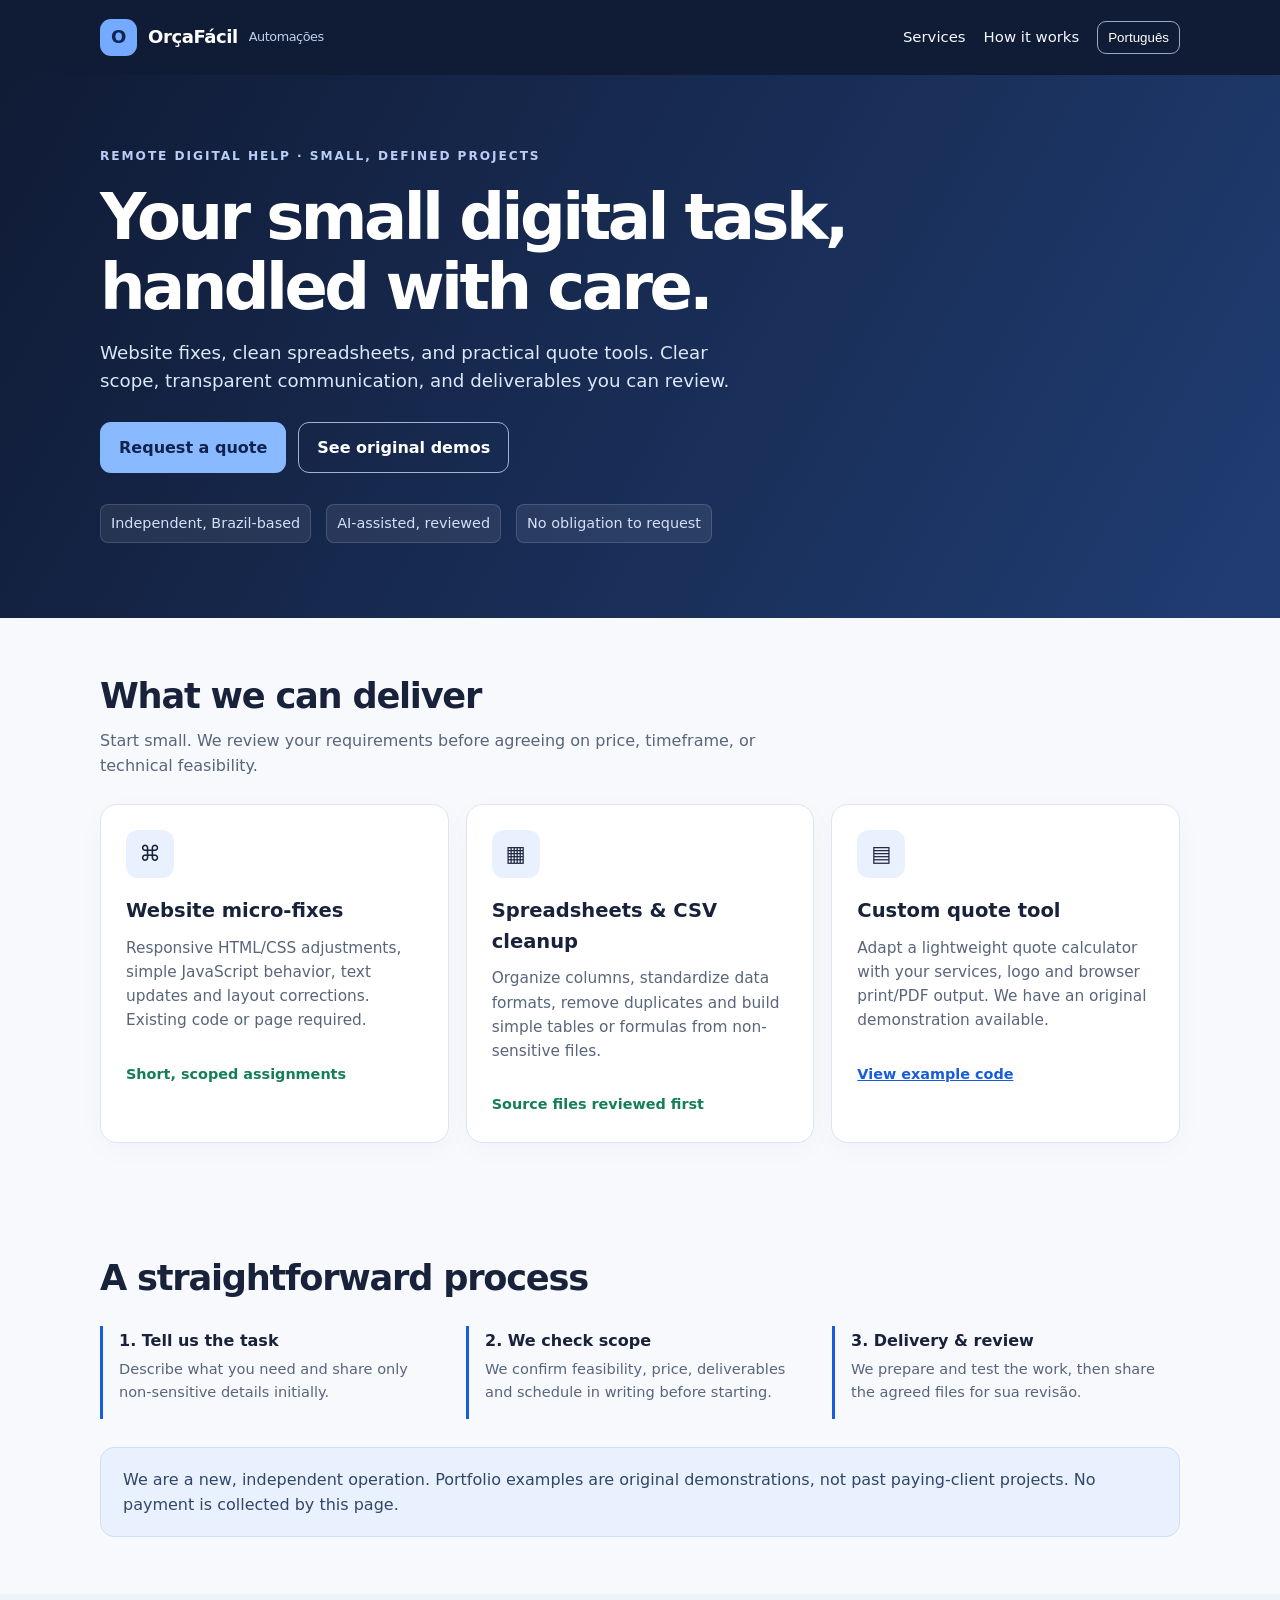
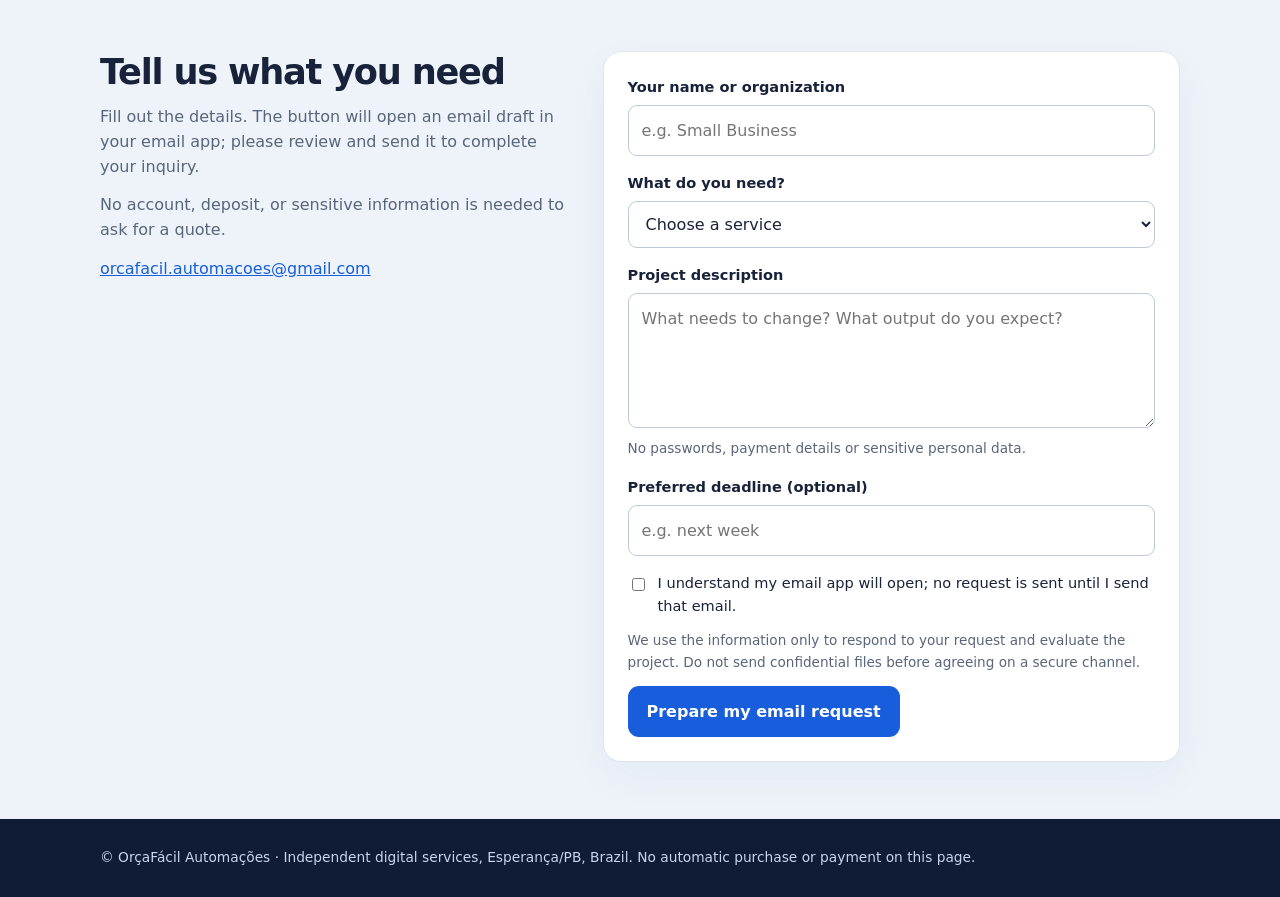
==== servicos/index.html @ 3872668e "feat: launch bilingual microservices inquiry landing page" ====
<!doctype html>
<html lang="en">
<head>
<meta charset="utf-8">
<meta name="viewport" content="width=device-width,initial-scale=1">
<meta name="description" content="OrçaFácil Automações: small remote web fixes, spreadsheet cleanup and quote tools. Clear scope, written quotes, practical deliverables.">
<meta name="theme-color" content="#101b35">
<title>OrçaFácil | Small digital tasks, clearly delivered</title>
<style>
:root{color-scheme:light;--ink:#18223a;--muted:#59657a;--navy:#101b35;--blue:#175ddc;--pale:#eaf1fe;--line:#dce5f0;--white:#fff;--bg:#f7f9fd;--green:#147f57}
*{box-sizing:border-box}html{scroll-behavior:smooth}body{margin:0;background:var(--bg);color:var(--ink);font:16px/1.57 system-ui,-apple-system,Segoe UI,Roboto,sans-serif}a{color:var(--blue)}a:focus-visible,button:focus-visible,input:focus-visible,select:focus-visible,textarea:focus-visible{outline:3px solid #f6ac47;outline-offset:3px}
.container{width:min(1080px,calc(100% - 40px));margin:auto}
header{background:var(--navy);color:#fff}.nav{display:flex;align-items:center;justify-content:space-between;gap:12px;padding:19px 0}.brand{display:flex;align-items:center;gap:11px;font-size:1.13rem;font-weight:800;letter-spacing:-.025em}.brandmark{display:grid;place-items:center;background:#74aaff;color:#122552;border-radius:11px;width:37px;height:37px;font-weight:900}.navlinks{display:flex;align-items:center;gap:18px}.navlinks a{color:#f5f7ff;text-decoration:none;font-size:.93rem}.lang{background:transparent;color:white;border:1px solid #98aac9;border-radius:9px;padding:8px 10px;cursor:pointer}
.hero{padding:72px 0 75px;background:linear-gradient(120deg,#101b35 0%,#203d73 100%);color:white}.eyebrow{text-transform:uppercase;letter-spacing:.16em;color:#b8cef6;font-size:.76rem;font-weight:800}.hero h1{max-width:800px;margin:16px 0;font-size:clamp(2.3rem,5vw,4.4rem);line-height:1.1;letter-spacing:-.055em}.hero p{max-width:650px;color:#dce7fa;font-size:1.14rem}.actions{display:flex;gap:12px;flex-wrap:wrap;margin-top:26px}.btn{display:inline-flex;align-items:center;justify-content:center;min-height:44px;padding:12px 18px;border-radius:11px;text-decoration:none;border:1px solid transparent;font:inherit;font-weight:750;cursor:pointer}.btn-primary{background:#89b9ff;color:#10234f}.btn-secondary{border-color:#a0b3d0;color:white;background:transparent}.btn-dark{background:var(--blue);color:white}.trust{display:flex;gap:15px;flex-wrap:wrap;margin-top:31px;font-size:.9rem;color:#d5e0f7}.trust span{padding:7px 10px;background:#ffffff14;border:1px solid #ffffff25;border-radius:8px}
section{padding:57px 0}h2{font-size:clamp(1.65rem,3vw,2.2rem);line-height:1.17;letter-spacing:-.035em;margin:0 0 12px}h3{margin:0 0 9px;font-size:1.22rem}p{margin:0 0 13px}.lead{color:var(--muted);max-width:720px}.cards{display:grid;grid-template-columns:repeat(3,1fr);gap:17px;margin-top:26px}.card{background:white;border:1px solid var(--line);border-radius:17px;padding:25px;box-shadow:0 7px 28px #16264707}.card .icon{background:var(--pale);display:grid;place-items:center;border-radius:12px;font-size:1.35rem;width:48px;height:48px;margin-bottom:18px}.card p{color:var(--muted);font-size:.96rem;min-height:112px}.card strong{color:var(--green);font-size:.9rem}.card .small{display:block;margin-top:9px;font-size:.81rem;color:var(--muted)}
.steps{display:grid;grid-template-columns:repeat(3,1fr);gap:18px;margin:28px 0}.step{border-left:3px solid var(--blue);padding:2px 16px}.step b{display:block;margin-bottom:5px}.step p{font-size:.91rem;color:var(--muted)}
.callout{background:#eaf1fe;border:1px solid #cddffc;border-radius:14px;padding:19px 22px;color:#314668}
#request{background:#eef3fa}.formwrap{display:grid;grid-template-columns:.9fr 1.1fr;gap:30px;align-items:start}form{padding:24px;background:white;border:1px solid var(--line);border-radius:18px;box-shadow:0 15px 45px #172d4e0b}.field{margin-bottom:16px}label{display:block;font-weight:700;font-size:.91rem;margin-bottom:6px}input,select,textarea{width:100%;padding:12px 13px;border:1px solid #bfcada;border-radius:9px;background:white;color:var(--ink);font:inherit}textarea{min-height:135px;resize:vertical}small,.note{color:var(--muted);font-size:.85rem}.check{display:flex;align-items:start;gap:10px;font-weight:500}.check input{width:auto;margin-top:6px}.note{margin:13px 0}.fallback{display:none;margin-top:14px;padding:14px;background:var(--pale);border-radius:10px;overflow-wrap:anywhere}.fallback a{display:inline-block;margin-top:7px}footer{background:var(--navy);color:#c8d5ee;padding:28px 0;font-size:.86rem}footer a{color:white}
@media(max-width:800px){.cards,.steps{grid-template-columns:1fr}.card p{min-height:auto}.formwrap{grid-template-columns:1fr}.hero{padding:48px 0}.navlinks a{display:none}}
@media(prefers-reduced-motion:reduce){html{scroll-behavior:auto}}
</style>
</head>
<body>
<header><div class="container nav">
 <div class="brand"><div class="brandmark" aria-hidden="true">O</div>OrçaFácil <span style="font-weight:400;font-size:.8rem;color:#bfd0eb">Automações</span></div>
 <nav class="navlinks" aria-label="Main"><a href="#services" data-en="Services" data-pt="Serviços">Services</a><a href="#process" data-en="How it works" data-pt="Como funciona">How it works</a><button type="button" id="language" class="lang" aria-label="Switch language">Português</button></nav>
</div></header>
<main>
<section class="hero"><div class="container">
<div class="eyebrow" data-en="Remote digital help · Small, defined projects" data-pt="Serviços digitais remotos · Projetos pequenos e definidos">Remote digital help · Small, defined projects</div>
<h1 data-en="Your small digital task, handled with care." data-pt="Seu pequeno trabalho digital, feito com atenção.">Your small digital task, handled with care.</h1>
<p data-en="Website fixes, clean spreadsheets, and practical quote tools. Clear scope, transparent communication, and deliverables you can review." data-pt="Correções em sites, organização de planilhas e ferramentas práticas de orçamento. Escopo claro, comunicação transparente e entregas que você pode conferir.">Website fixes, clean spreadsheets, and practical quote tools. Clear scope, transparent communication, and deliverables you can review.</p>
<div class="actions"><a href="#request" class="btn btn-primary" data-en="Request a quote" data-pt="Pedir orçamento">Request a quote</a><a href="https://github.com/orcafacil-dev/central-geradores-teste/tree/main/portfolio" class="btn btn-secondary" data-en="See original demos" data-pt="Ver demonstrações próprias">See original demos</a></div>
<div class="trust"><span data-en="Independent, Brazil-based" data-pt="Operação independente no Brasil">Independent, Brazil-based</span><span data-en="AI-assisted, reviewed" data-pt="IA como apoio, com revisão">AI-assisted, reviewed</span><span data-en="No obligation to request" data-pt="Consulta sem compromisso">No obligation to request</span></div>
</div></section>
<section id="services"><div class="container">
<h2 data-en="What we can deliver" data-pt="O que podemos entregar">What we can deliver</h2>
<p class="lead" data-en="Start small. We review your requirements before agreeing on price, timeframe, or technical feasibility." data-pt="Comece pequeno. Avaliamos os requisitos antes de confirmar preço, prazo ou viabilidade técnica.">Start small. We review your requirements before agreeing on price, timeframe, or technical feasibility.</p>
<div class="cards">
<article class="card"><div class="icon" aria-hidden="true">⌘</div><h3 data-en="Website micro-fixes" data-pt="Pequenos ajustes em sites">Website micro-fixes</h3><p data-en="Responsive HTML/CSS adjustments, simple JavaScript behavior, text updates and layout corrections. Existing code or page required." data-pt="Ajustes responsivos em HTML/CSS, comportamentos simples em JavaScript, atualização de textos e correções visuais. Requer página ou código existente.">Responsive HTML/CSS adjustments, simple JavaScript behavior, text updates and layout corrections. Existing code or page required.</p><strong data-en="Short, scoped assignments" data-pt="Trabalhos curtos e delimitados">Short, scoped assignments</strong></article>
<article class="card"><div class="icon" aria-hidden="true">▦</div><h3 data-en="Spreadsheets & CSV cleanup" data-pt="Planilhas e organização de CSV">Spreadsheets & CSV cleanup</h3><p data-en="Organize columns, standardize data formats, remove duplicates and build simple tables or formulas from non-sensitive files." data-pt="Organização de colunas, padronização de formatos, remoção de duplicatas e criação de tabelas ou fórmulas simples com arquivos não sensíveis.">Organize columns, standardize data formats, remove duplicates and build simple tables or formulas from non-sensitive files.</p><strong data-en="Source files reviewed first" data-pt="Arquivos avaliados antes">Source files reviewed first</strong></article>
<article class="card"><div class="icon" aria-hidden="true">▤</div><h3 data-en="Custom quote tool" data-pt="Gerador de orçamentos personalizado">Custom quote tool</h3><p data-en="Adapt a lightweight quote calculator with your services, logo and browser print/PDF output. We have an original demonstration available." data-pt="Personalização de calculadora simples de orçamento com serviços, logotipo e impressão/PDF pelo navegador. Temos uma demonstração própria disponível.">Adapt a lightweight quote calculator with your services, logo and browser print/PDF output. We have an original demonstration available.</p><strong><a href="https://github.com/orcafacil-dev/central-geradores-teste/blob/main/portfolio/orcamento-express-demo.html" data-en="View example code" data-pt="Ver código de exemplo">View example code</a></strong></article>
</div></div></section>
<section id="process"><div class="container">
<h2 data-en="A straightforward process" data-pt="Um processo direto">A straightforward process</h2>
<div class="steps">
<div class="step"><b data-en="1. Tell us the task" data-pt="1. Descreva a tarefa">1. Tell us the task</b><p data-en="Describe what you need and share only non-sensitive details initially." data-pt="Descreva sua necessidade e compartilhe apenas detalhes não sensíveis inicialmente.">Describe what you need and share only non-sensitive details initially.</p></div>
<div class="step"><b data-en="2. We check scope" data-pt="2. Avaliamos o escopo">2. We check scope</b><p data-en="We confirm feasibility, price, deliverables and schedule in writing before starting." data-pt="Confirmamos viabilidade, preço, entregáveis e prazo por escrito antes de iniciar.">We confirm feasibility, price, deliverables and schedule in writing before starting.</p></div>
<div class="step"><b data-en="3. Delivery & review" data-pt="3. Entrega e revisão">3. Delivery & review</b><p data-en="We prepare and test the work, then share the agreed files for your review." data-pt="Preparamos e testamos o trabalho e enviamos os arquivos combinados para sua revisão.">We prepare and test the work, then share the agreed files for sua revisão.</p></div>
</div>
<div class="callout" data-en="We are a new, independent operation. Portfolio examples are original demonstrations, not past paying-client projects. No payment is collected by this page." data-pt="Somos uma operação independente em fase inicial. Os exemplos de portfólio são demonstrações próprias, não trabalhos de clientes pagantes. Esta página não recebe pagamentos.">We are a new, independent operation. Portfolio examples are original demonstrations, not past paying-client projects. No payment is collected by this page.</div>
</div></section>
<section id="request"><div class="container formwrap">
<div><h2 data-en="Tell us what you need" data-pt="Conte o que você precisa">Tell us what you need</h2>
<p class="lead" data-en="Fill out the details. The button will open an email draft in your email app; please review and send it to complete your inquiry." data-pt="Preencha os detalhes. O botão abrirá um rascunho no seu aplicativo de e-mail; revise e envie para concluir a solicitação.">Fill out the details. The button will open an email draft in your email app; please review and send it to complete your inquiry.</p>
<p class="lead" data-en="No account, deposit, or sensitive information is needed to ask for a quote." data-pt="Não é necessário criar conta, pagar sinal ou enviar dados sensíveis para pedir orçamento.">No account, deposit, or sensitive information is needed to ask for a quote.</p>
<p><a href="mailto:orcafacil.automacoes@gmail.com?subject=%5BORCAFACIL-SERVICOS%5D%20New%20inquiry">orcafacil.automacoes@gmail.com</a></p>
</div>
<form id="inquiry" novalidate>
<div class="field"><label for="client" data-en="Your name or organization" data-pt="Seu nome ou organização">Your name or organization</label><input id="client" name="client" required maxlength="90" autocomplete="organization" placeholder="e.g. Small Business"></div>
<div class="field"><label for="service" data-en="What do you need?" data-pt="Qual serviço você precisa?">What do you need?</label><select id="service" name="service" required><option value="" data-en="Choose a service" data-pt="Escolha um serviço">Choose a service</option><option value="Website micro-fix" data-en="Website micro-fix" data-pt="Pequeno ajuste em site">Website micro-fix</option><option value="Spreadsheet or CSV" data-en="Spreadsheet or CSV" data-pt="Planilha ou CSV">Spreadsheet or CSV</option><option value="Custom quote tool" data-en="Custom quote tool" data-pt="Gerador de orçamentos">Custom quote tool</option></select></div>
<div class="field"><label for="brief" data-en="Project description" data-pt="Descrição do projeto">Project description</label><textarea id="brief" name="brief" required minlength="15" maxlength="2500" placeholder="What needs to change? What output do you expect?"></textarea><small data-en="No passwords, payment details or sensitive personal data." data-pt="Não envie senhas, dados de pagamento ou informações pessoais sensíveis.">No passwords, payment details or sensitive personal data.</small></div>
<div class="field"><label for="deadline" data-en="Preferred deadline (optional)" data-pt="Prazo desejado (opcional)">Preferred deadline (optional)</label><input id="deadline" name="deadline" maxlength="80" placeholder="e.g. next week"></div>
<label class="check"><input type="checkbox" id="consent" required><span data-en="I understand my email app will open; no request is sent until I send that email." data-pt="Entendo que o aplicativo de e-mail será aberto; nenhum pedido será enviado até eu enviar o e-mail.">I understand my email app will open; no request is sent until I send that email.</span></label>
<p class="note" data-en="We use the information only to respond to your request and evaluate the project. Do not send confidential files before agreeing on a secure channel." data-pt="Usamos os dados apenas para responder à solicitação e avaliar o projeto. Não envie arquivos confidenciais antes de combinar um canal seguro.">We use the information only to respond to your request and evaluate the project. Do not send confidential files before agreeing on a secure channel.</p>
<button class="btn btn-dark" type="submit" id="send" data-en="Prepare my email request" data-pt="Preparar meu pedido por e-mail">Prepare my email request</button>
<div class="fallback" id="fallback" aria-live="polite"><span id="confirmation">Your email draft should open. Please send it to submit the request.</span> <br><a id="gmail" target="_blank" rel="noopener noreferrer" href="#" data-en="Use Gmail instead" data-pt="Usar Gmail">Use Gmail instead</a></div>
</form></div></section>
</main>
<footer><div class="container">© OrçaFácil Automações · <span data-en="Independent digital services, Esperança/PB, Brazil. No automatic purchase or payment on this page." data-pt="Serviços digitais independentes, Esperança/PB, Brasil. Sem compra ou pagamento automático nesta página.">Independent digital services, Esperança/PB, Brazil. No automatic purchase or payment on this page.</span></div></footer>
<script>
(function(){
"use strict";
var lang="en",langButton=document.getElementById("language"),form=document.getElementById("inquiry");
function setLanguage(v){
 lang=v;document.documentElement.lang=v;
 document.querySelectorAll("[data-en][data-pt]").forEach(function(node){node.textContent=node.getAttribute("data-"+v);});
 langButton.textContent=v==="en"?"Português":"English";
 document.getElementById("brief").placeholder=v==="en"?"What needs to change? What output do you expect?":"O que precisa mudar? Qual é o resultado esperado?";
 document.getElementById("deadline").placeholder=v==="en"?"e.g. next week":"Ex.: próxima semana";
}
langButton.addEventListener("click",function(){setLanguage(lang==="en"?"pt":"en");});
var urlParams=new URLSearchParams(location.search);
if(urlParams.get("lang")==="pt"||(!urlParams.get("lang")&&navigator.language.toLowerCase().startsWith("pt")))setLanguage("pt");
form.addEventListener("submit",function(event){
 event.preventDefault();
 if(!form.reportValidity())return;
 var name=document.getElementById("client").value.trim();
 var service=document.getElementById("service").value;
 var brief=document.getElementById("brief").value.trim();
 var deadline=document.getElementById("deadline").value.trim();
 if(!name||!service||brief.length<15){document.getElementById("brief").focus();return;}
 var subject="[ORCAFACIL-SERVICOS] "+service+" - "+name;
 var body=["Hello OrçaFácil,","", "Name / organization: "+name,"Service: "+service,"Project description: "+brief,"Preferred deadline: "+(deadline||"To be discussed"),"","Please review this request and reply with a written scope and quote.","","Origin: OrçaFácil service inquiry page."].join("\n");
 var mailto="mailto:orcafacil.automacoes@gmail.com?subject="+encodeURIComponent(subject)+"&body="+encodeURIComponent(body);
 var gmail="https://mail.google.com/mail/?view=cm&fs=1&to="+encodeURIComponent("orcafacil.automacoes@gmail.com")+"&su="+encodeURIComponent(subject)+"&body="+encodeURIComponent(body);
 document.getElementById("gmail").href=gmail;
 document.getElementById("confirmation").textContent=lang==="en"?"Check your email app and SEND the draft to complete your request. If nothing opened, use Gmail below.":"Confira seu aplicativo de e-mail e ENVIE o rascunho para concluir. Se nada abriu, use o Gmail abaixo.";
 document.getElementById("fallback").style.display="block";
 location.href=mailto;
});
})();
</script>
</body></html>
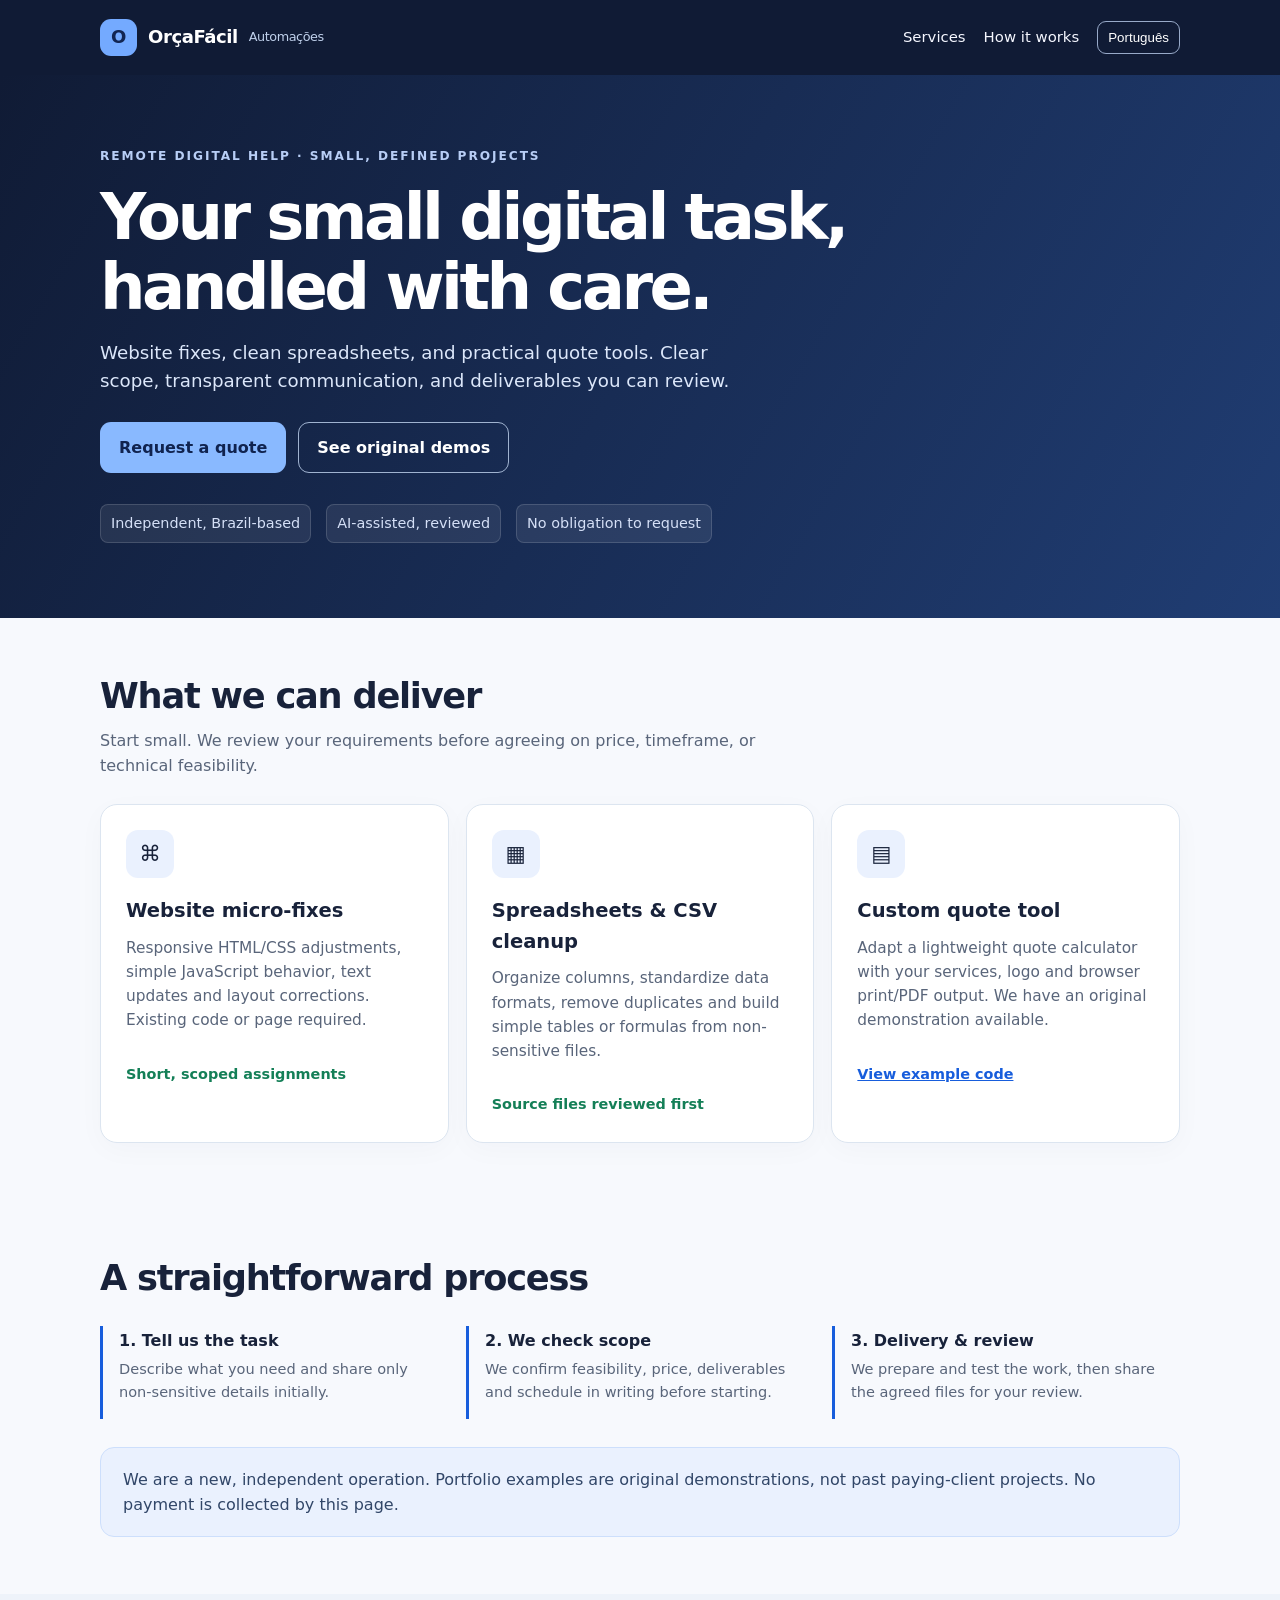
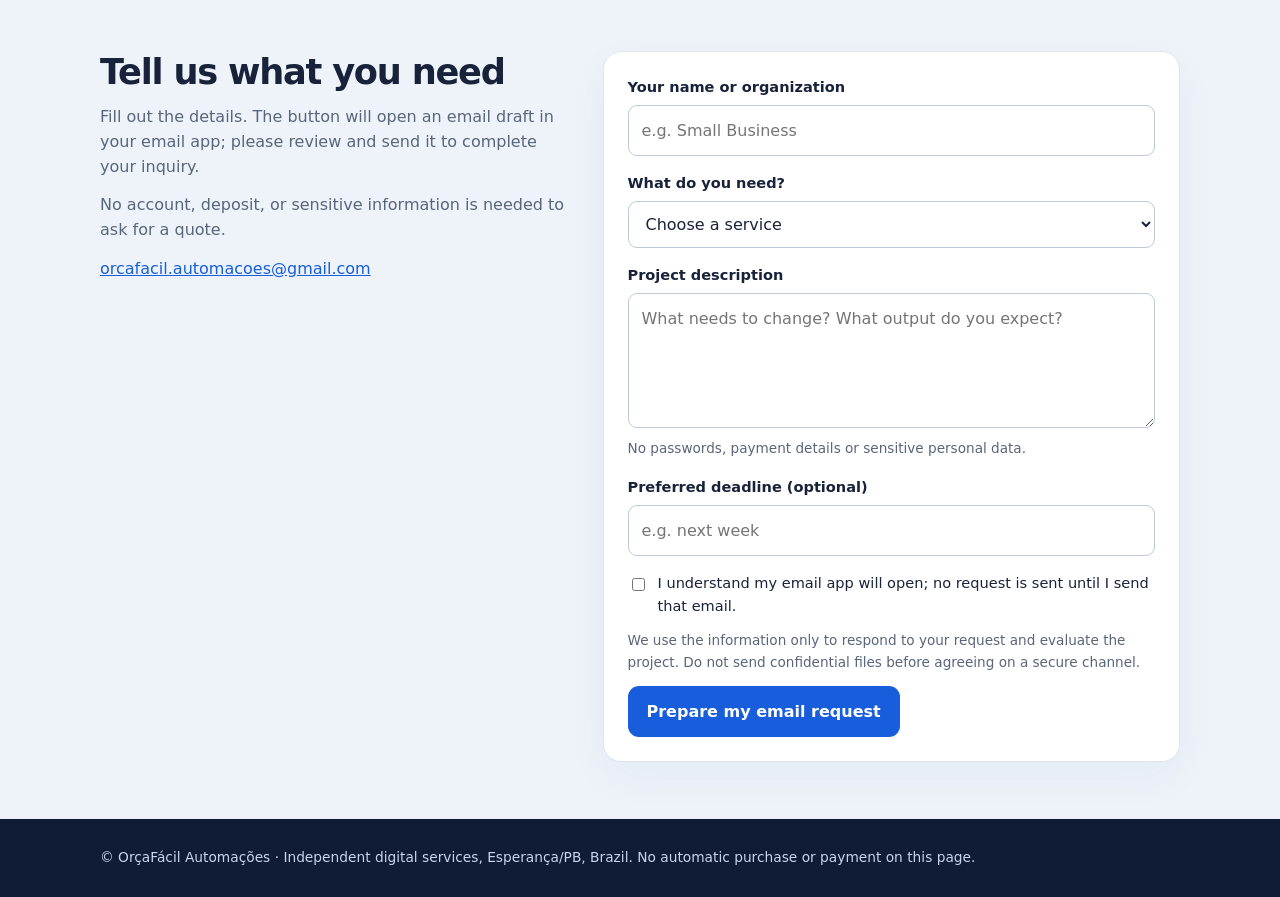
==== commit 07d303c7: "fix: polish English copy in microservices page" ====
--- a/servicos/index.html
+++ b/servicos/index.html
@@ -46,7 +46,7 @@
 <div class="steps">
 <div class="step"><b data-en="1. Tell us the task" data-pt="1. Descreva a tarefa">1. Tell us the task</b><p data-en="Describe what you need and share only non-sensitive details initially." data-pt="Descreva sua necessidade e compartilhe apenas detalhes não sensíveis inicialmente.">Describe what you need and share only non-sensitive details initially.</p></div>
 <div class="step"><b data-en="2. We check scope" data-pt="2. Avaliamos o escopo">2. We check scope</b><p data-en="We confirm feasibility, price, deliverables and schedule in writing before starting." data-pt="Confirmamos viabilidade, preço, entregáveis e prazo por escrito antes de iniciar.">We confirm feasibility, price, deliverables and schedule in writing before starting.</p></div>
-<div class="step"><b data-en="3. Delivery & review" data-pt="3. Entrega e revisão">3. Delivery & review</b><p data-en="We prepare and test the work, then share the agreed files for your review." data-pt="Preparamos e testamos o trabalho e enviamos os arquivos combinados para sua revisão.">We prepare and test the work, then share the agreed files for sua revisão.</p></div>
+<div class="step"><b data-en="3. Delivery & review" data-pt="3. Entrega e revisão">3. Delivery & review</b><p data-en="We prepare and test the work, then share the agreed files for your review." data-pt="Preparamos e testamos o trabalho e enviamos os arquivos combinados para sua revisão.">We prepare and test the work, then share the agreed files for your review.</p></div>
 </div>
 <div class="callout" data-en="We are a new, independent operation. Portfolio examples are original demonstrations, not past paying-client projects. No payment is collected by this page." data-pt="Somos uma operação independente em fase inicial. Os exemplos de portfólio são demonstrações próprias, não trabalhos de clientes pagantes. Esta página não recebe pagamentos.">We are a new, independent operation. Portfolio examples are original demonstrations, not past paying-client projects. No payment is collected by this page.</div>
 </div></section>
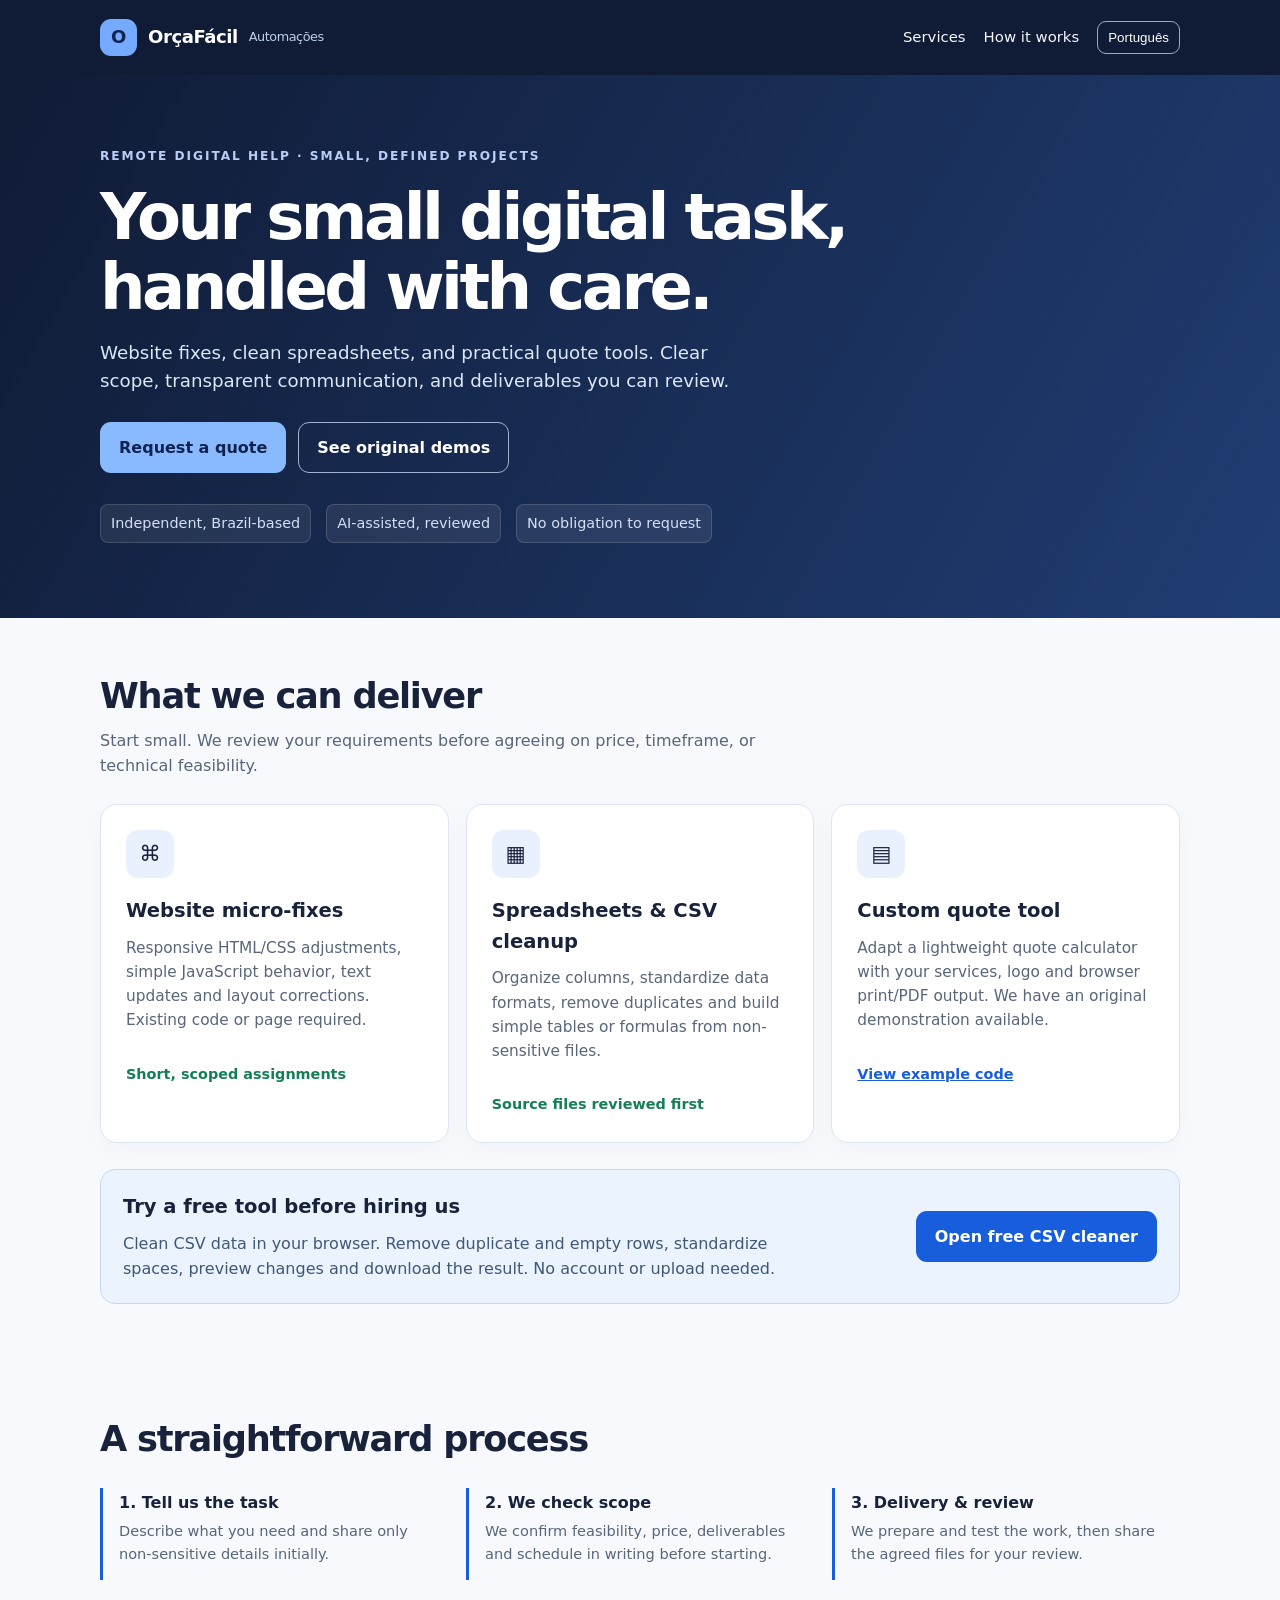
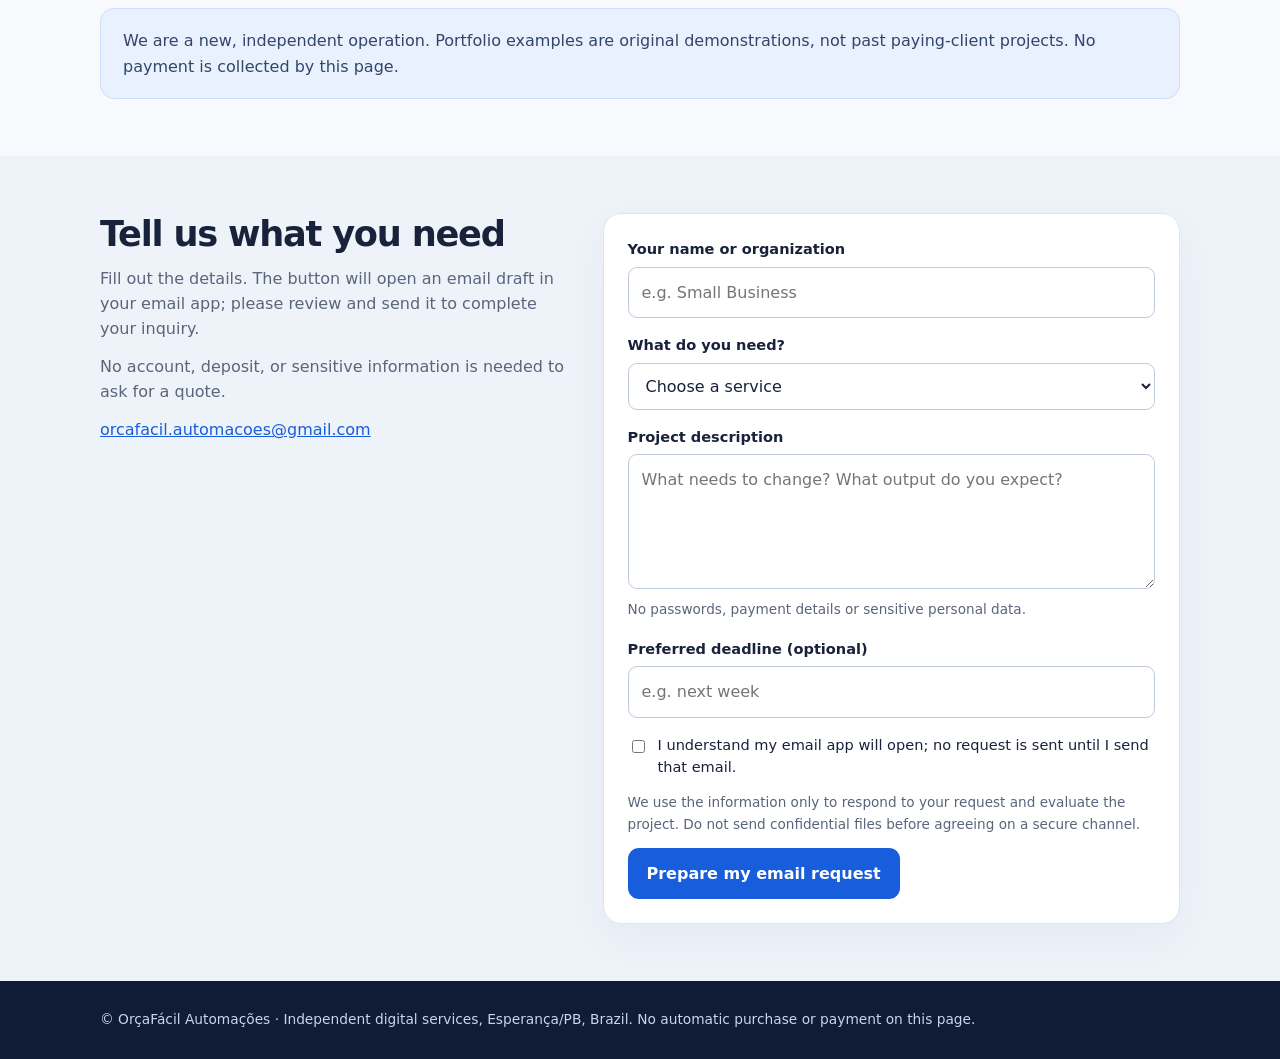
==== commit a675a6c3: "feat: feature free CSV cleanup lead magnet on service landing page" ====
--- a/servicos/index.html
+++ b/servicos/index.html
@@ -40,7 +40,13 @@
 <article class="card"><div class="icon" aria-hidden="true">⌘</div><h3 data-en="Website micro-fixes" data-pt="Pequenos ajustes em sites">Website micro-fixes</h3><p data-en="Responsive HTML/CSS adjustments, simple JavaScript behavior, text updates and layout corrections. Existing code or page required." data-pt="Ajustes responsivos em HTML/CSS, comportamentos simples em JavaScript, atualização de textos e correções visuais. Requer página ou código existente.">Responsive HTML/CSS adjustments, simple JavaScript behavior, text updates and layout corrections. Existing code or page required.</p><strong data-en="Short, scoped assignments" data-pt="Trabalhos curtos e delimitados">Short, scoped assignments</strong></article>
 <article class="card"><div class="icon" aria-hidden="true">▦</div><h3 data-en="Spreadsheets & CSV cleanup" data-pt="Planilhas e organização de CSV">Spreadsheets & CSV cleanup</h3><p data-en="Organize columns, standardize data formats, remove duplicates and build simple tables or formulas from non-sensitive files." data-pt="Organização de colunas, padronização de formatos, remoção de duplicatas e criação de tabelas ou fórmulas simples com arquivos não sensíveis.">Organize columns, standardize data formats, remove duplicates and build simple tables or formulas from non-sensitive files.</p><strong data-en="Source files reviewed first" data-pt="Arquivos avaliados antes">Source files reviewed first</strong></article>
 <article class="card"><div class="icon" aria-hidden="true">▤</div><h3 data-en="Custom quote tool" data-pt="Gerador de orçamentos personalizado">Custom quote tool</h3><p data-en="Adapt a lightweight quote calculator with your services, logo and browser print/PDF output. We have an original demonstration available." data-pt="Personalização de calculadora simples de orçamento com serviços, logotipo e impressão/PDF pelo navegador. Temos uma demonstração própria disponível.">Adapt a lightweight quote calculator with your services, logo and browser print/PDF output. We have an original demonstration available.</p><strong><a href="https://github.com/orcafacil-dev/central-geradores-teste/blob/main/portfolio/orcamento-express-demo.html" data-en="View example code" data-pt="Ver código de exemplo">View example code</a></strong></article>
-</div></div></section>
+</div>
+<div style="margin-top:26px;background:#eaf3fe;border:1px solid #c5d9f3;padding:22px;border-radius:15px;display:flex;align-items:center;justify-content:space-between;gap:16px;flex-wrap:wrap">
+<div style="max-width:690px"><h3 data-en="Try a free tool before hiring us" data-pt="Teste uma ferramenta gratuita antes de contratar">Try a free tool before hiring us</h3>
+<p style="margin:0;color:#405777" data-en="Clean CSV data in your browser. Remove duplicate and empty rows, standardize spaces, preview changes and download the result. No account or upload needed." data-pt="Limpe CSV diretamente no navegador: remova duplicatas e linhas vazias, padronize espaços, confira a prévia e baixe o resultado. Sem cadastro nem envio do arquivo.">Clean CSV data in your browser. Remove duplicate and empty rows, standardize spaces, preview changes and download the result. No account or upload needed.</p></div>
+<a href="limpar-csv.html" class="btn btn-dark" data-en="Open free CSV cleaner" data-pt="Abrir limpador de CSV grátis">Open free CSV cleaner</a>
+</div>
+</div></section>
 <section id="process"><div class="container">
 <h2 data-en="A straightforward process" data-pt="Um processo direto">A straightforward process</h2>
 <div class="steps">
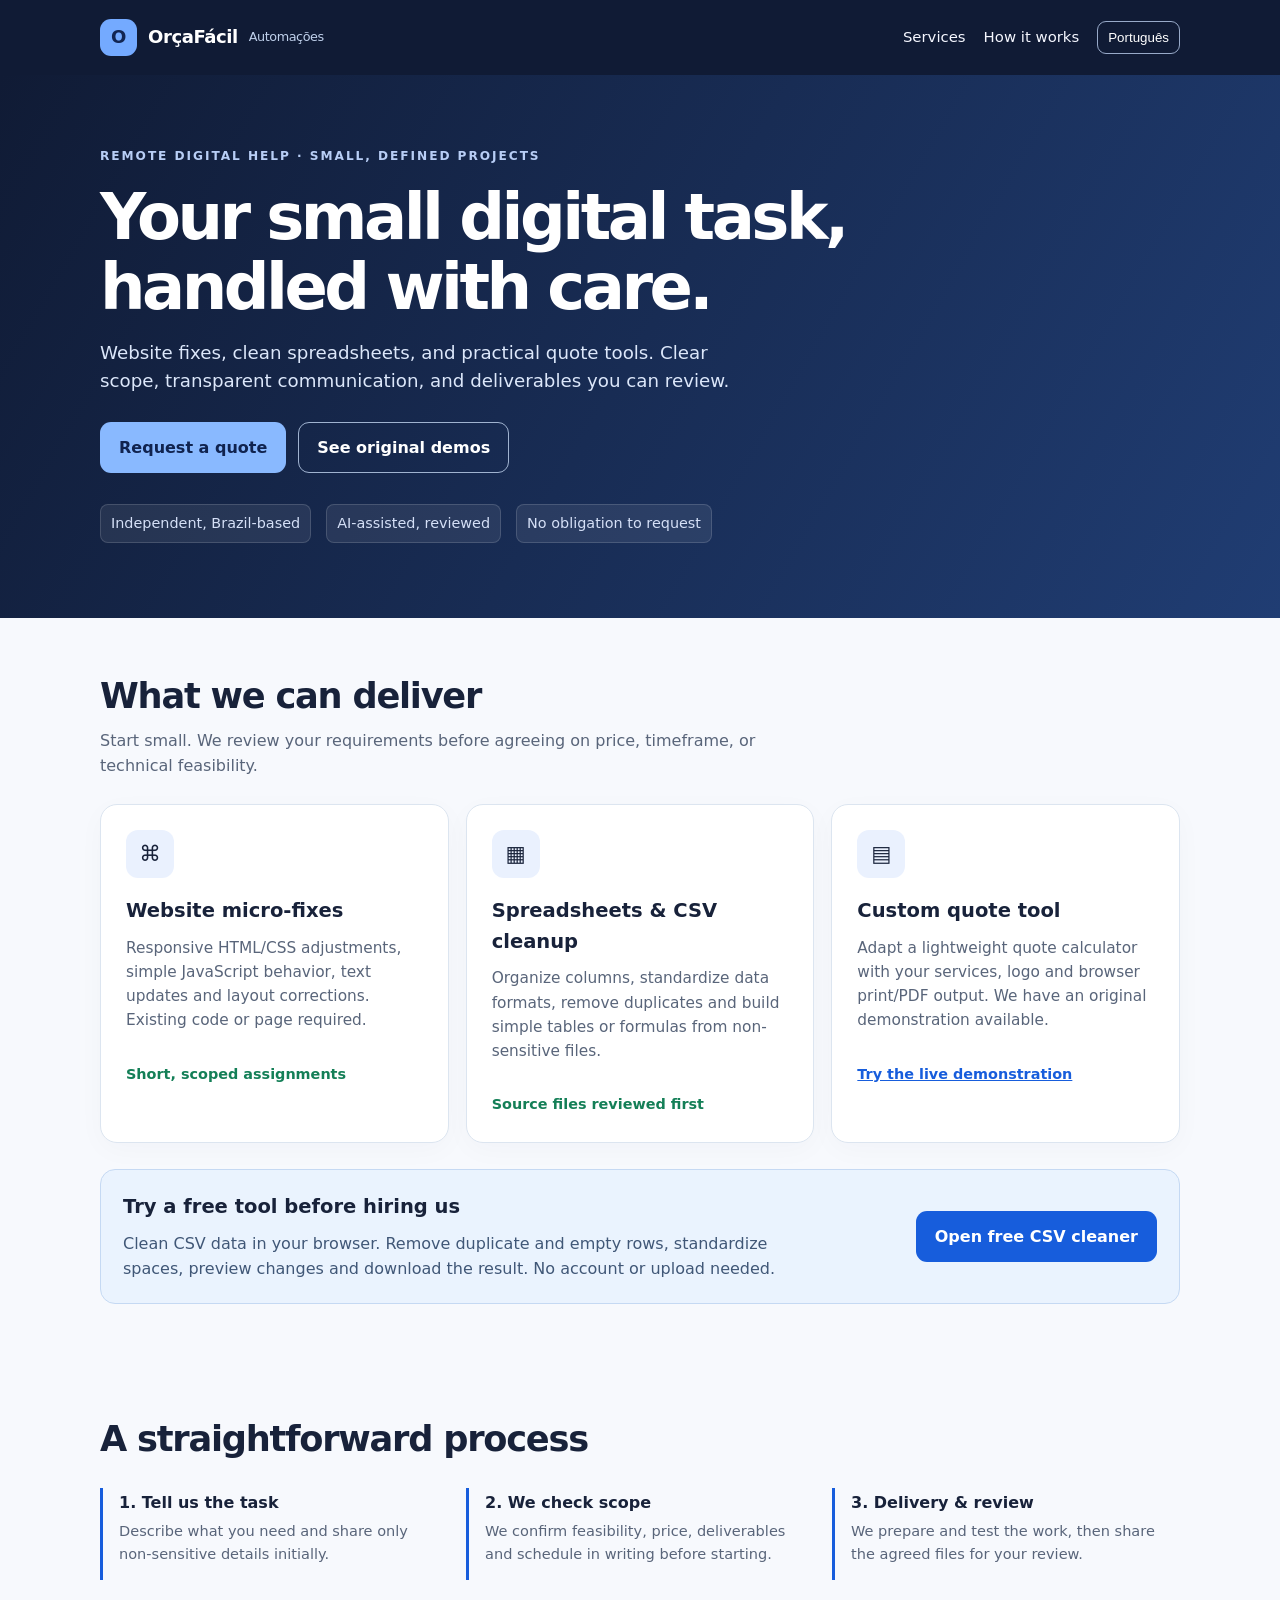
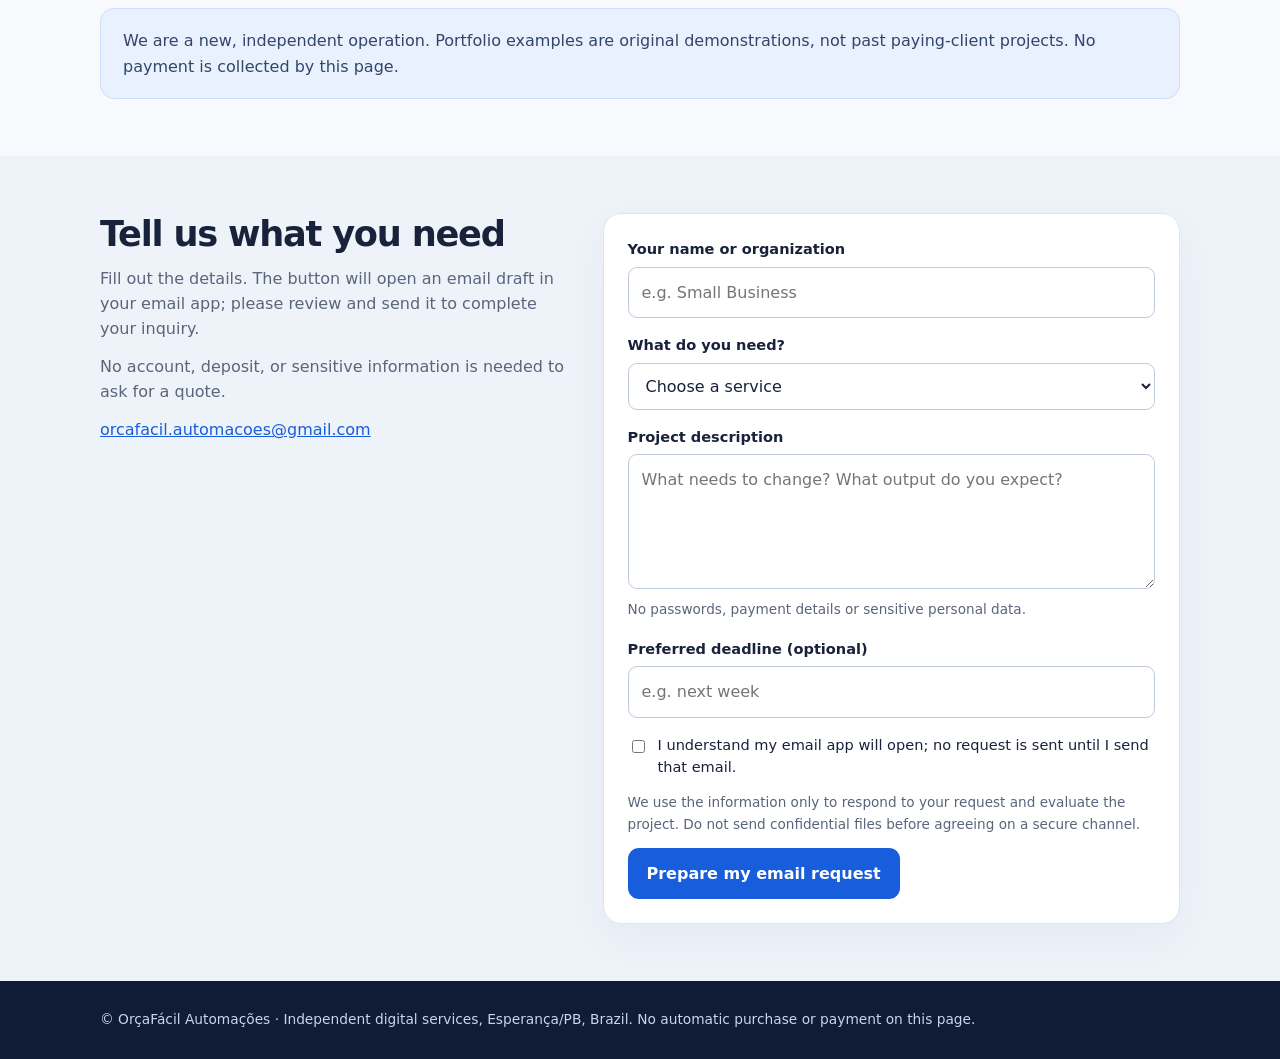
==== commit f3ba86eb: "improve conversion: link direct interactive quote tool demo" ====
--- a/servicos/index.html
+++ b/servicos/index.html
@@ -39,7 +39,7 @@
 <div class="cards">
 <article class="card"><div class="icon" aria-hidden="true">⌘</div><h3 data-en="Website micro-fixes" data-pt="Pequenos ajustes em sites">Website micro-fixes</h3><p data-en="Responsive HTML/CSS adjustments, simple JavaScript behavior, text updates and layout corrections. Existing code or page required." data-pt="Ajustes responsivos em HTML/CSS, comportamentos simples em JavaScript, atualização de textos e correções visuais. Requer página ou código existente.">Responsive HTML/CSS adjustments, simple JavaScript behavior, text updates and layout corrections. Existing code or page required.</p><strong data-en="Short, scoped assignments" data-pt="Trabalhos curtos e delimitados">Short, scoped assignments</strong></article>
 <article class="card"><div class="icon" aria-hidden="true">▦</div><h3 data-en="Spreadsheets & CSV cleanup" data-pt="Planilhas e organização de CSV">Spreadsheets & CSV cleanup</h3><p data-en="Organize columns, standardize data formats, remove duplicates and build simple tables or formulas from non-sensitive files." data-pt="Organização de colunas, padronização de formatos, remoção de duplicatas e criação de tabelas ou fórmulas simples com arquivos não sensíveis.">Organize columns, standardize data formats, remove duplicates and build simple tables or formulas from non-sensitive files.</p><strong data-en="Source files reviewed first" data-pt="Arquivos avaliados antes">Source files reviewed first</strong></article>
-<article class="card"><div class="icon" aria-hidden="true">▤</div><h3 data-en="Custom quote tool" data-pt="Gerador de orçamentos personalizado">Custom quote tool</h3><p data-en="Adapt a lightweight quote calculator with your services, logo and browser print/PDF output. We have an original demonstration available." data-pt="Personalização de calculadora simples de orçamento com serviços, logotipo e impressão/PDF pelo navegador. Temos uma demonstração própria disponível.">Adapt a lightweight quote calculator with your services, logo and browser print/PDF output. We have an original demonstration available.</p><strong><a href="https://github.com/orcafacil-dev/central-geradores-teste/blob/main/portfolio/orcamento-express-demo.html" data-en="View example code" data-pt="Ver código de exemplo">View example code</a></strong></article>
+<article class="card"><div class="icon" aria-hidden="true">▤</div><h3 data-en="Custom quote tool" data-pt="Gerador de orçamentos personalizado">Custom quote tool</h3><p data-en="Adapt a lightweight quote calculator with your services, logo and browser print/PDF output. We have an original demonstration available." data-pt="Personalização de calculadora simples de orçamento com serviços, logotipo e impressão/PDF pelo navegador. Temos uma demonstração própria disponível.">Adapt a lightweight quote calculator with your services, logo and browser print/PDF output. We have an original demonstration available.</p><strong><a href="../portfolio/orcamento-express-demo.html" data-en="Try the live demonstration" data-pt="Testar demonstração online">Try the live demonstration</a></strong></article>
 </div>
 <div style="margin-top:26px;background:#eaf3fe;border:1px solid #c5d9f3;padding:22px;border-radius:15px;display:flex;align-items:center;justify-content:space-between;gap:16px;flex-wrap:wrap">
 <div style="max-width:690px"><h3 data-en="Try a free tool before hiring us" data-pt="Teste uma ferramenta gratuita antes de contratar">Try a free tool before hiring us</h3>
